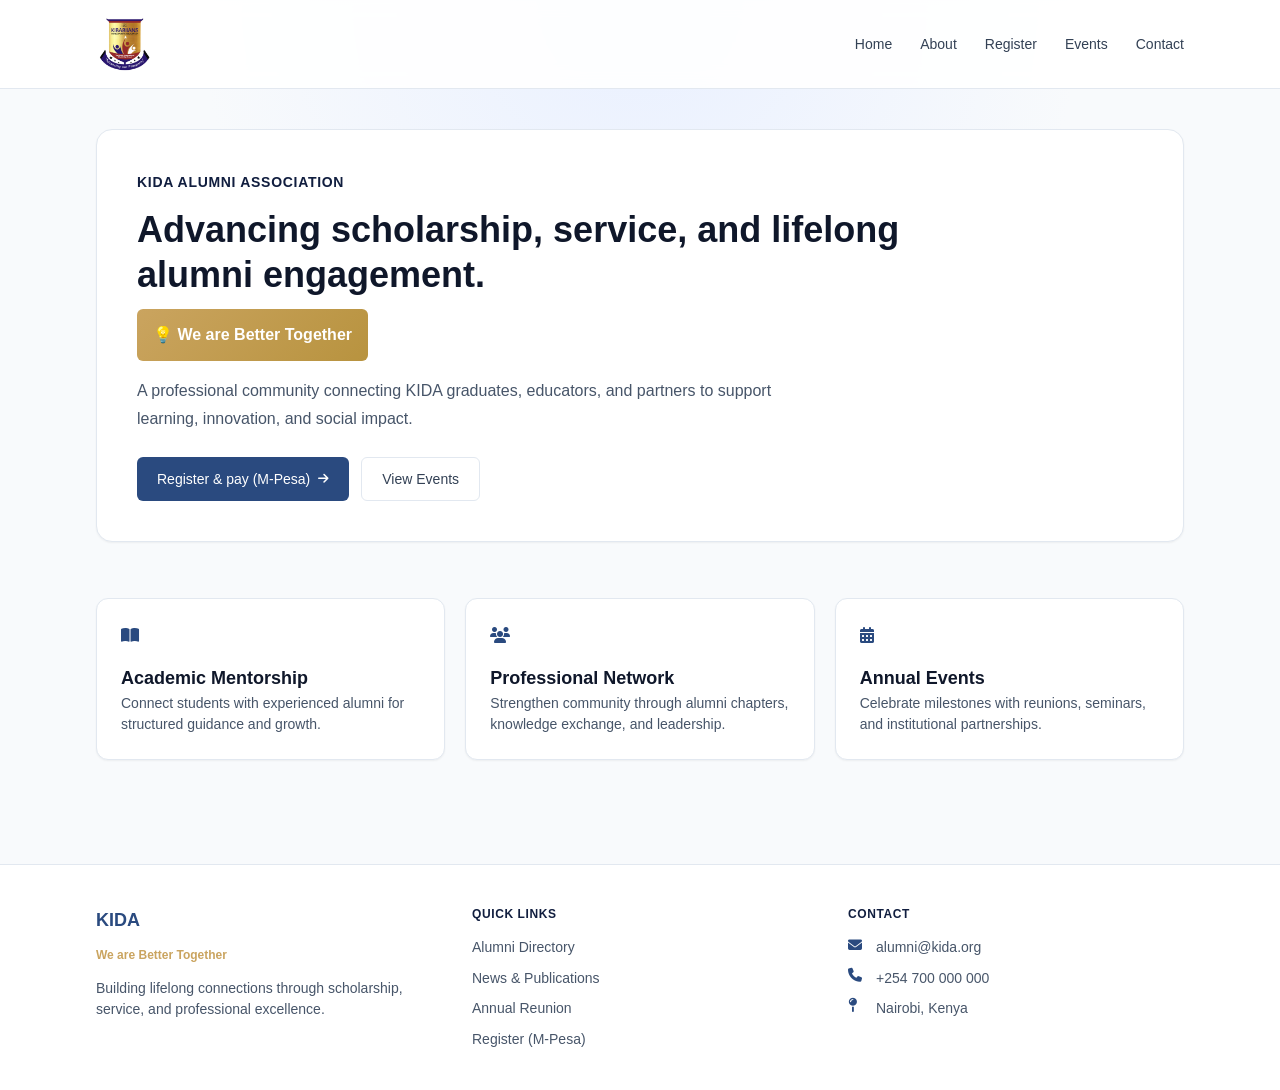
==== index.html @ b81deffc "Add KIDA alumni website with logo and GitHub Actions CI/CD - All 5 pages updated with KIDA logo imag" ====
<!DOCTYPE html>
<html lang="en">
<head>
    <meta charset="UTF-8">
    <meta name="viewport" content="width=device-width, initial-scale=1.0">
    <title>KIDA Alumni - Professional Network for Graduates</title>
    <meta name="description" content="KIDA Alumni network website - Connecting graduates, educators, and partners for scholarship, leadership, and service.">
    <link rel="stylesheet" href="assets/styles.css">
    <link rel="stylesheet" href="https://cdnjs.cloudflare.com/ajax/libs/font-awesome/6.4.0/css/all.min.css">
</head>
<body>
    <div class="flex flex-col min-h-screen">
        <!-- HEADER / NAVBAR -->
        <header>
            <nav>
                <a href="index.html" class="logo"><img src="assets/kida-logo.png" alt="KIDA Alumni" style="height:56px;width:auto;display:block;"></a>
                
                <ul>
                    <li><a href="index.html">Home</a></li>
                    <li><a href="about.html">About</a></li>
                    <li><a href="register.html">Register</a></li>
                    <li><a href="events.html">Events</a></li>
                    <li><a href="contact.html">Contact</a></li>
                </ul>

                <button class="nav-mobile-menu" id="mobileMenuBtn" aria-label="Toggle menu">
                    <span style="width: 24px; height: 2px; background: currentColor;"></span>
                    <span style="width: 24px; height: 2px; background: currentColor;"></span>
                    <span style="width: 24px; height: 2px; background: currentColor;"></span>
                </button>
            </nav>

            <div class="mobile-menu" id="mobileMenu">
                <ul>
                    <li><a href="index.html">Home</a></li>
                    <li><a href="about.html">About</a></li>
                    <li><a href="register.html">Register</a></li>
                    <li><a href="events.html">Events</a></li>
                    <li><a href="contact.html">Contact</a></li>
                </ul>
            </div>
        </header>

        <!-- MAIN CONTENT -->
        <main class="flex-1">
            <!-- HERO SECTION -->
            <div class="space-y-14">
                <section class="card card-lg rounded-2xl">
                    <p class="text-sm font-semibold uppercase tracking-wider text-blue-900">KIDA Alumni Association</p>
                    <h1 class="mt-3 max-w-3xl leading-tight">
                        Advancing scholarship, service, and lifelong alumni engagement.
                    </h1>
                    <div style="margin-top: 12px; padding: 12px 16px; background: linear-gradient(135deg, var(--kida-gold) 0%, #b8933f 100%); border-radius: 6px; display: inline-block;">
                        <p style="font-size: 16px; font-weight: 700; color: var(--white); margin: 0;">💡 We are Better Together</p>
                    </div>
                    <p class="mt-4 max-w-2xl text-base leading-7">
                        A professional community connecting KIDA graduates, educators, and partners to support learning,
                        innovation, and social impact.
                    </p>
                    <div class="mt-6 flex flex-wrap gap-3">
                        <a href="register.html" class="btn btn-primary">
                            Register & pay (M-Pesa)
                            <i class="fas fa-arrow-right" style="font-size: 12px;"></i>
                        </a>
                        <a href="events.html" class="btn btn-secondary">
                            View Events
                        </a>
                    </div>
                </section>

                <!-- HIGHLIGHTS SECTION -->
                <section class="grid grid-cols-3">
                    <!-- Card 1 -->
                    <article class="card rounded-xl">
                        <i class="fas fa-book-open icon" style="color: var(--kida-navy);"></i>
                        <h2 class="mt-4 text-lg font-semibold">Academic Mentorship</h2>
                        <p class="mt-2 text-sm leading-6">
                            Connect students with experienced alumni for structured guidance and growth.
                        </p>
                    </article>

                    <!-- Card 2 -->
                    <article class="card rounded-xl">
                        <i class="fas fa-users icon" style="color: var(--kida-navy);"></i>
                        <h2 class="mt-4 text-lg font-semibold">Professional Network</h2>
                        <p class="mt-2 text-sm leading-6">
                            Strengthen community through alumni chapters, knowledge exchange, and leadership.
                        </p>
                    </article>

                    <!-- Card 3 -->
                    <article class="card rounded-xl">
                        <i class="fas fa-calendar-days icon" style="color: var(--kida-navy);"></i>
                        <h2 class="mt-4 text-lg font-semibold">Annual Events</h2>
                        <p class="mt-2 text-sm leading-6">
                            Celebrate milestones with reunions, seminars, and institutional partnerships.
                        </p>
                    </article>
                </section>
            </div>
        </main>

        <!-- FOOTER -->
        <footer>
            <div class="footer-content">
                <div>
                    <p style="font-size: 18px; font-weight: 700; color: var(--kida-navy); margin-bottom: 8px;">KIDA</p>
                    <p style="font-size: 12px; font-weight: 600; color: var(--kida-gold); margin-bottom: 12px;">We are Better Together</p>
                    <p class="max-w-sm text-sm leading-6">
                        Building lifelong connections through scholarship, service, and professional excellence.
                    </p>
                </div>

                <div>
                    <h4>Quick Links</h4>
                    <ul>
                        <li><a href="about.html">Alumni Directory</a></li>
                        <li><a href="events.html">News & Publications</a></li>
                        <li><a href="contact.html">Annual Reunion</a></li>
                        <li><a href="register.html">Register (M-Pesa)</a></li>
                    </ul>
                </div>

                <div>
                    <h4>Contact</h4>
                    <ul>
                        <li class="flex items-center gap-2">
                            <i class="fas fa-envelope icon" style="font-size: 14px;"></i>
                            alumni@kida.org
                        </li>
                        <li class="flex items-center gap-2">
                            <i class="fas fa-phone icon" style="font-size: 14px;"></i>
                            +254 700 000 000
                        </li>
                        <li class="flex items-center gap-2">
                            <i class="fas fa-map-pin icon" style="font-size: 14px;"></i>
                            Nairobi, Kenya
                        </li>
                    </ul>
                </div>
            </div>
        </footer>
    </div>

    <script src="assets/script.js"></script>
</body>
</html>
---- assets/styles.css ----
/* ============================================
   KIDA ALUMNI WEBSITE - GLOBAL STYLES
   ============================================ */

/* CSS VARIABLES */
:root {
  --kida-navy: #2a4a7f;
  --kida-gold: #caa45f;
  --kida-ink: #0f172a;
  --slate-900: #0f172a;
  --slate-700: #334155;
  --slate-600: #475569;
  --slate-200: #e2e8f0;
  --white: #ffffff;
  --blue-900: #111e3f;
}

/* RESET */
* {
  margin: 0;
  padding: 0;
  box-sizing: border-box;
}

html {
  scroll-behavior: smooth;
}

/* BODY */
body {
  background: radial-gradient(circle at top, #e9f0ff 0%, #f8fafc 35%, #f8fafc 100%);
  color: var(--slate-900);
  font-family: "Inter", "Segoe UI", -apple-system, BlinkMacSystemFont, sans-serif;
  line-height: 1.6;
  font-size: 16px;
}

/* LAYOUT */
.flex {
  display: flex;
}

.flex-col {
  flex-direction: column;
}

.items-center {
  align-items: center;
}

.justify-between {
  justify-content: space-between;
}

.gap-2 {
  gap: 8px;
}

.gap-3 {
  gap: 12px;
}

.gap-4 {
  gap: 16px;
}

.gap-5 {
  gap: 20px;
}

.gap-7 {
  gap: 28px;
}

.gap-10 {
  gap: 40px;
}

.min-h-screen {
  min-height: 100vh;
}

.flex-1 {
  flex: 1;
}

.w-full {
  width: 100%;
}

.max-w-6xl {
  max-width: 1152px;
}

.mx-auto {
  margin-left: auto;
  margin-right: auto;
}

/* SPACING */
.space-y-4 > * + * {
  margin-top: 16px;
}

.space-y-10 > * + * {
  margin-top: 40px;
}

.space-y-14 > * + * {
  margin-top: 56px;
}

.mt-3 {
  margin-top: 12px;
}

.mt-4 {
  margin-top: 16px;
}

.mt-6 {
  margin-top: 24px;
}

.mt-16 {
  margin-top: 64px;
}

/* PADDING */
.px-4 {
  padding-left: 16px;
  padding-right: 16px;
}

.px-5 {
  padding-left: 20px;
  padding-right: 20px;
}

.py-2\.5 {
  padding-top: 10px;
  padding-bottom: 10px;
}

.py-4 {
  padding-top: 16px;
  padding-bottom: 16px;
}

.py-6 {
  padding-top: 24px;
  padding-bottom: 24px;
}

.py-10 {
  padding-top: 40px;
  padding-bottom: 40px;
}

.p-6 {
  padding: 24px;
}

.p-8 {
  padding: 32px;
}

/* TYPOGRAPHY */
h1 {
  font-size: 32px;
  font-weight: 700;
  line-height: 1.2;
  color: var(--slate-900);
}

@media (min-width: 640px) {
  h1 {
    font-size: 36px;
  }
}

h2 {
  font-size: 20px;
  font-weight: 600;
  color: var(--slate-900);
}

h3 {
  font-size: 18px;
  font-weight: 600;
}

h4 {
  font-size: 14px;
  font-weight: 600;
  text-transform: uppercase;
  letter-spacing: 0.05em;
  color: var(--blue-900);
}

p {
  color: var(--slate-600);
  line-height: 1.75;
}

.text-sm {
  font-size: 14px;
}

.text-base {
  font-size: 16px;
}

.text-lg {
  font-size: 18px;
}

.font-semibold {
  font-weight: 600;
}

.font-bold {
  font-weight: 700;
}

.uppercase {
  text-transform: uppercase;
}

.tracking-wider {
  letter-spacing: 0.05em;
}

/* LINKS */
a {
  color: inherit;
  text-decoration: none;
  transition: all 0.3s ease;
}

a:hover {
  color: var(--kida-navy);
}

/* BUTTONS */
.btn {
  display: inline-flex;
  align-items: center;
  gap: 8px;
  padding: 10px 20px;
  border-radius: 6px;
  font-size: 14px;
  font-weight: 500;
  border: none;
  cursor: pointer;
  transition: all 0.3s ease;
  text-decoration: none;
}

.btn-primary {
  background-color: var(--kida-navy);
  color: var(--white);
}

.btn-primary:hover {
  filter: brightness(1.1);
  color: var(--white);
}

.btn-secondary {
  background-color: transparent;
  color: var(--slate-700);
  border: 1px solid var(--slate-200);
}

.btn-secondary:hover {
  border-color: var(--kida-navy);
  color: var(--kida-navy);
}

/* CARDS */
.card {
  border: 1px solid var(--slate-200);
  border-radius: 12px;
  background-color: var(--white);
  padding: 24px;
  box-shadow: 0 1px 2px rgba(0, 0, 0, 0.05);
}

.card-lg {
  padding: 32px;
  border-radius: 16px;
}

@media (min-width: 640px) {
  .card-lg {
    padding: 40px;
  }
}

/* GRID */
.grid {
  display: grid;
  gap: 20px;
}

.grid-cols-3 {
  grid-template-columns: repeat(3, 1fr);
}

@media (max-width: 768px) {
  .grid-cols-3 {
    grid-template-columns: 1fr;
  }
}

@media (min-width: 768px) and (max-width: 1024px) {
  .grid-cols-3 {
    grid-template-columns: repeat(2, 1fr);
  }
}

.grid-cols-2 {
  grid-template-columns: repeat(2, 1fr);
}

@media (max-width: 768px) {
  .grid-cols-2 {
    grid-template-columns: 1fr;
  }
}

/* HEADER / NAVBAR */
header {
  position: sticky;
  top: 0;
  z-index: 50;
  border-bottom: 1px solid var(--slate-200);
  background-color: rgba(255, 255, 255, 0.9);
  backdrop-filter: blur(10px);
}

nav {
  display: flex;
  align-items: center;
  justify-content: space-between;
  max-width: 1152px;
  margin: 0 auto;
  padding: 16px 32px;
  width: 100%;
}

nav .logo {
  font-size: 20px;
  font-weight: 700;
  color: var(--kida-navy);
  text-decoration: none;
}

nav ul {
  display: none;
  list-style: none;
  align-items: center;
  gap: 28px;
  font-size: 14px;
  font-weight: 500;
  color: var(--slate-700);
}

@media (min-width: 768px) {
  nav ul {
    display: flex;
  }
}

nav ul li a {
  color: var(--slate-700);
}

nav ul li a:hover {
  color: var(--kida-navy);
}

.nav-mobile-menu {
  display: flex;
  flex-direction: column;
  border: 1px solid rgba(255, 255, 255, 0.4);
  padding: 8px;
  border-radius: 6px;
  background: transparent;
  cursor: pointer;
  gap: 4px;
  width: 32px;
  height: 32px;
  justify-content: center;
  align-items: center;
  color: var(--slate-700);
}

@media (min-width: 768px) {
  .nav-mobile-menu {
    display: none;
  }
}

.mobile-menu {
  display: none;
  border-top: 1px solid var(--slate-200);
  background-color: var(--white);
  padding: 16px 32px;
}

.mobile-menu.active {
  display: block;
}

.mobile-menu ul {
  list-style: none;
  display: flex;
  flex-direction: column;
  gap: 8px;
}

.mobile-menu li a {
  display: block;
  padding: 12px;
  border-radius: 6px;
  color: var(--slate-700);
  transition: all 0.3s ease;
}

.mobile-menu li a:hover {
  background-color: #f1f5f9;
  color: var(--kida-navy);
}

/* MAIN CONTENT */
main {
  max-width: 1152px;
  margin: 0 auto;
  padding: 40px 16px;
  width: 100%;
}

@media (min-width: 640px) {
  main {
    padding: 40px 24px;
  }
}

@media (min-width: 1024px) {
  main {
    padding: 40px 32px;
  }
}

/* FOOTER */
footer {
  margin-top: 64px;
  border-top: 1px solid var(--slate-200);
  background-color: var(--white);
}

footer .footer-content {
  display: grid;
  grid-template-columns: repeat(3, 1fr);
  gap: 40px;
  max-width: 1152px;
  margin: 0 auto;
  padding: 40px 16px;
  width: 100%;
}

@media (max-width: 768px) {
  footer .footer-content {
    grid-template-columns: 1fr;
  }
}

@media (min-width: 640px) {
  footer .footer-content {
    padding: 40px 24px;
  }
}

@media (min-width: 1024px) {
  footer .footer-content {
    padding: 40px 32px;
  }
}

footer ul {
  list-style: none;
  margin-top: 12px;
  display: flex;
  flex-direction: column;
  gap: 8px;
}

footer li {
  font-size: 14px;
  color: var(--slate-600);
}

footer li a {
  color: var(--slate-600);
}

footer li a:hover {
  color: var(--kida-navy);
}

footer h4 {
  font-size: 12px;
  font-weight: 600;
  text-transform: uppercase;
  letter-spacing: 0.05em;
  color: var(--blue-900);
}

/* ICON STYLES */
.icon {
  width: 20px;
  height: 20px;
  color: var(--kida-navy);
  display: inline-block;
}

.icon-lg {
  width: 24px;
  height: 24px;
}

/* UTILITY CLASSES */
.max-w-2xl {
  max-width: 672px;
}

.max-w-3xl {
  max-width: 768px;
}

.max-w-sm {
  max-width: 384px;
}

.flex-wrap {
  flex-wrap: wrap;
}

.rounded-md {
  border-radius: 6px;
}

.rounded-lg {
  border-radius: 8px;
}

.rounded-xl {
  border-radius: 12px;
}

.rounded-2xl {
  border-radius: 16px;
}

.border {
  border: 1px solid;
}

.border-slate-200 {
  border-color: var(--slate-200);
}

.bg-white {
  background-color: var(--white);
}

.shadow-sm {
  box-shadow: 0 1px 2px rgba(0, 0, 0, 0.05);
}

.text-blue-900 {
  color: var(--blue-900);
}

.text-slate-900 {
  color: var(--slate-900);
}

.text-slate-600 {
  color: var(--slate-600);
}

.text-slate-700 {
  color: var(--slate-700);
}

.leading-tight {
  line-height: 1.25;
}

.leading-7 {
  line-height: 1.75;
}

.leading-6 {
  line-height: 1.5;
}

.inline-flex {
  display: inline-flex;
}

.justify-center {
  justify-content: center;
}

.gap-1 {
  gap: 4px;
}

.gap-2 {
  gap: 8px;
}

.gap-6 {
  gap: 24px;
}

@media (max-width: 640px) {
  .sm-hide {
    display: none;
  }

  nav {
    padding: 16px;
  }

  main {
    padding: 40px 16px;
  }

  h1 {
    font-size: 28px;
  }

  .grid {
    gap: 16px;
  }
}

/* SCROLLBAR STYLING */
::-webkit-scrollbar {
  width: 10px;
}

::-webkit-scrollbar-track {
  background: #f1f5f9;
}

::-webkit-scrollbar-thumb {
  background: var(--kida-navy);
  border-radius: 5px;
}

::-webkit-scrollbar-thumb:hover {
  background: var(--kida-gold);
}
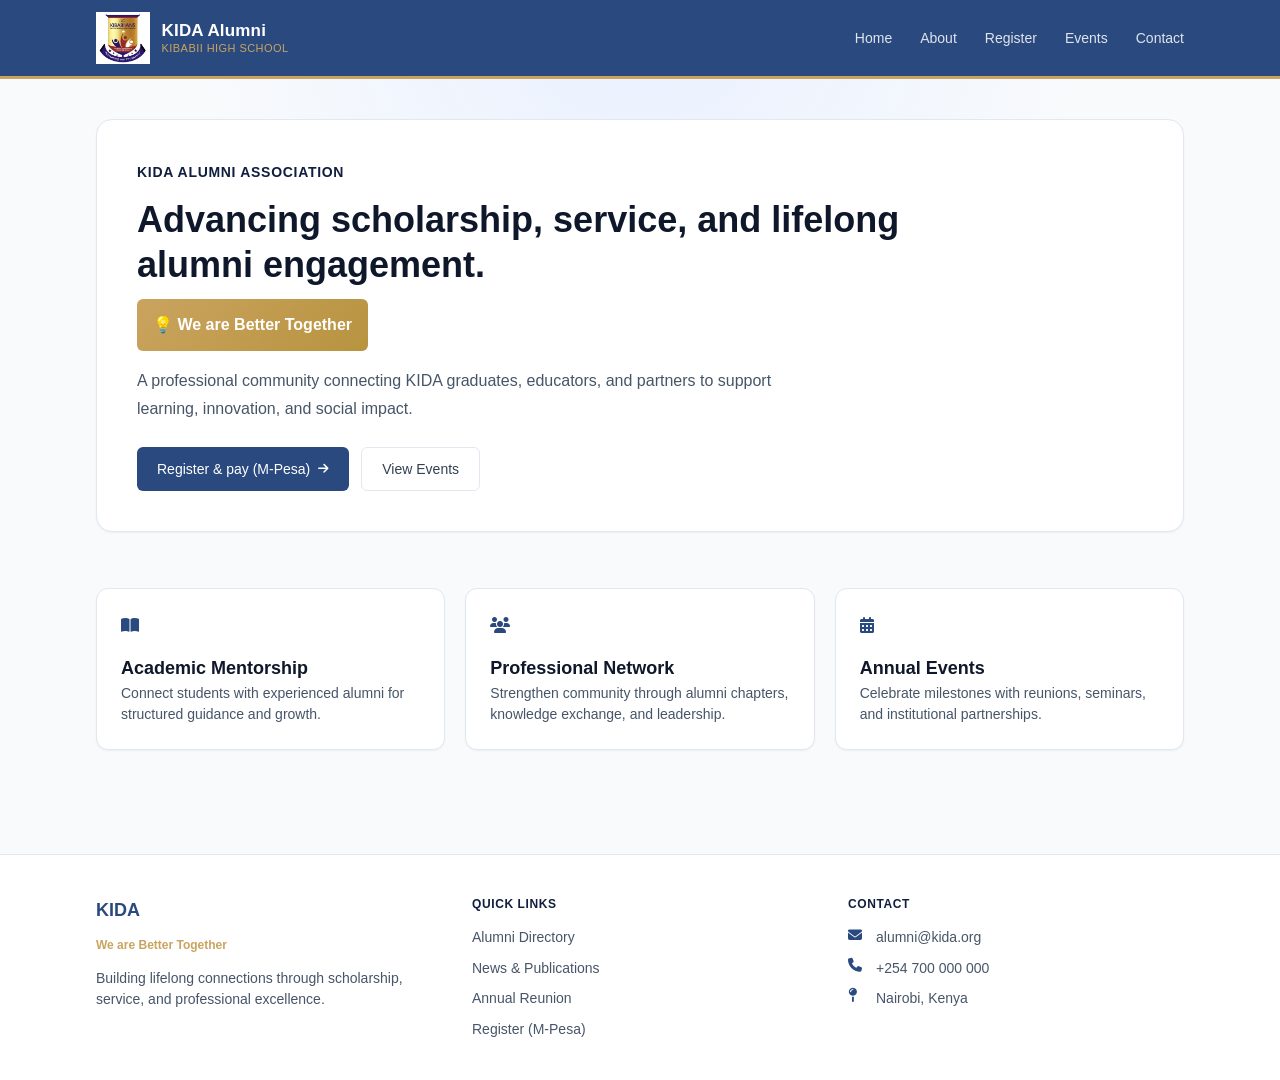
==== commit 84e4f466: "Update navbar: navy background, gold accents, logo text - Navbar background changed to KIDA navy (#2" ====
--- a/index.html
+++ b/index.html
@@ -13,7 +13,13 @@
         <!-- HEADER / NAVBAR -->
         <header>
             <nav>
-                <a href="index.html" class="logo"><img src="assets/kida-logo.png" alt="KIDA Alumni" style="height:56px;width:auto;display:block;"></a>
+                <a href="index.html" class="logo">
+                    <img src="assets/kida-logo.png" alt="KIDA Alumni">
+                    <span class="logo-text">
+                        <span class="logo-title">KIDA Alumni</span>
+                        <span class="logo-subtitle">Kibabii High School</span>
+                    </span>
+                </a>
                 
                 <ul>
                     <li><a href="index.html">Home</a></li>
--- a/assets/styles.css
+++ b/assets/styles.css
@@ -335,9 +335,8 @@
   position: sticky;
   top: 0;
   z-index: 50;
-  border-bottom: 1px solid var(--slate-200);
-  background-color: rgba(255, 255, 255, 0.9);
-  backdrop-filter: blur(10px);
+  border-bottom: 3px solid var(--kida-gold);
+  background-color: var(--kida-navy);
 }
 
 nav {
@@ -346,15 +345,42 @@
   justify-content: space-between;
   max-width: 1152px;
   margin: 0 auto;
-  padding: 16px 32px;
+  padding: 12px 32px;
   width: 100%;
 }
 
 nav .logo {
-  font-size: 20px;
+  display: flex;
+  align-items: center;
+  gap: 12px;
+  text-decoration: none;
+}
+
+nav .logo img {
+  height: 52px;
+  width: auto;
+  display: block;
+}
+
+nav .logo-text {
+  display: flex;
+  flex-direction: column;
+  line-height: 1.2;
+}
+
+nav .logo-title {
+  font-size: 17px;
   font-weight: 700;
-  color: var(--kida-navy);
-  text-decoration: none;
+  color: var(--white);
+  letter-spacing: 0.01em;
+}
+
+nav .logo-subtitle {
+  font-size: 11px;
+  font-weight: 500;
+  color: var(--kida-gold);
+  letter-spacing: 0.04em;
+  text-transform: uppercase;
 }
 
 nav ul {
@@ -364,7 +390,6 @@
   gap: 28px;
   font-size: 14px;
   font-weight: 500;
-  color: var(--slate-700);
 }
 
 @media (min-width: 768px) {
@@ -374,27 +399,28 @@
 }
 
 nav ul li a {
-  color: var(--slate-700);
+  color: rgba(255, 255, 255, 0.85);
+  transition: color 0.2s ease;
 }
 
 nav ul li a:hover {
-  color: var(--kida-navy);
+  color: var(--kida-gold);
 }
 
 .nav-mobile-menu {
   display: flex;
   flex-direction: column;
-  border: 1px solid rgba(255, 255, 255, 0.4);
+  border: 1px solid rgba(255, 255, 255, 0.3);
   padding: 8px;
   border-radius: 6px;
   background: transparent;
   cursor: pointer;
   gap: 4px;
-  width: 32px;
-  height: 32px;
+  width: 36px;
+  height: 36px;
   justify-content: center;
   align-items: center;
-  color: var(--slate-700);
+  color: var(--white);
 }
 
 @media (min-width: 768px) {
@@ -405,9 +431,9 @@
 
 .mobile-menu {
   display: none;
-  border-top: 1px solid var(--slate-200);
-  background-color: var(--white);
-  padding: 16px 32px;
+  border-top: 1px solid rgba(255, 255, 255, 0.15);
+  background-color: #1e3a6e;
+  padding: 12px 32px;
 }
 
 .mobile-menu.active {
@@ -418,20 +444,20 @@
   list-style: none;
   display: flex;
   flex-direction: column;
-  gap: 8px;
+  gap: 4px;
 }
 
 .mobile-menu li a {
   display: block;
-  padding: 12px;
+  padding: 10px 12px;
   border-radius: 6px;
-  color: var(--slate-700);
-  transition: all 0.3s ease;
+  color: rgba(255, 255, 255, 0.85);
+  transition: all 0.2s ease;
 }
 
 .mobile-menu li a:hover {
-  background-color: #f1f5f9;
-  color: var(--kida-navy);
+  background-color: rgba(202, 164, 95, 0.15);
+  color: var(--kida-gold);
 }
 
 /* MAIN CONTENT */
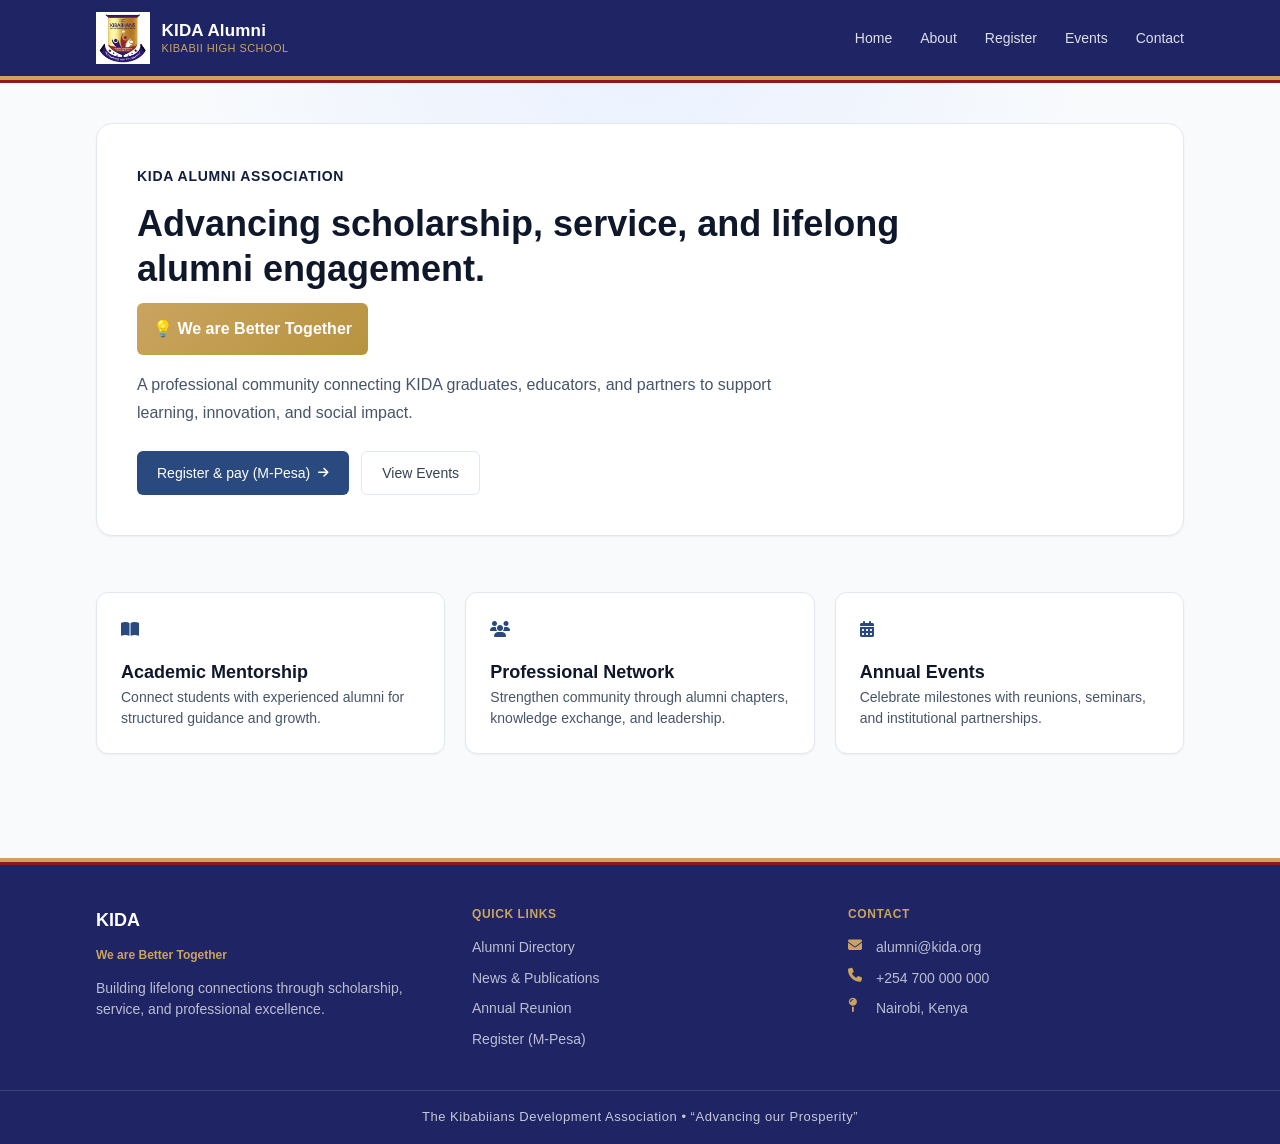
==== commit 4971fa80: "Apply KIDA slide colors: deep navy header/footer, gold+maroon stripes, motto bar - Header/footer bac" ====
--- a/index.html
+++ b/index.html
@@ -145,6 +145,9 @@
                     </ul>
                 </div>
             </div>
+            <div class="footer-bottom">
+                The Kibabiians Development Association &bull; &ldquo;Advancing our Prosperity&rdquo;
+            </div>
         </footer>
     </div>
 
--- a/assets/styles.css
+++ b/assets/styles.css
@@ -5,7 +5,9 @@
 /* CSS VARIABLES */
 :root {
   --kida-navy: #2a4a7f;
+  --kida-deep: #1e2464;
   --kida-gold: #caa45f;
+  --kida-maroon: #8b1a1a;
   --kida-ink: #0f172a;
   --slate-900: #0f172a;
   --slate-700: #334155;
@@ -335,8 +337,20 @@
   position: sticky;
   top: 0;
   z-index: 50;
-  border-bottom: 3px solid var(--kida-gold);
-  background-color: var(--kida-navy);
+  background-color: var(--kida-deep);
+}
+
+header::after {
+  content: '';
+  display: block;
+  height: 7px;
+  background: linear-gradient(
+    180deg,
+    var(--kida-gold) 0%,
+    var(--kida-gold) 57%,
+    var(--kida-maroon) 57%,
+    var(--kida-maroon) 100%
+  );
 }
 
 nav {
@@ -483,8 +497,27 @@
 /* FOOTER */
 footer {
   margin-top: 64px;
-  border-top: 1px solid var(--slate-200);
-  background-color: var(--white);
+  background-color: var(--kida-deep);
+  /* Override CSS variables so inline styles using them flip to light colors */
+  --kida-navy: #ffffff;
+  --kida-gold: #caa45f;
+  --slate-900: #ffffff;
+  --slate-700: rgba(255,255,255,0.85);
+  --slate-600: rgba(255,255,255,0.7);
+  --blue-900: #caa45f;
+}
+
+footer::before {
+  content: '';
+  display: block;
+  height: 7px;
+  background: linear-gradient(
+    180deg,
+    #caa45f 0%,
+    #caa45f 57%,
+    #8b1a1a 57%,
+    #8b1a1a 100%
+  );
 }
 
 footer .footer-content {
@@ -525,15 +558,15 @@
 
 footer li {
   font-size: 14px;
-  color: var(--slate-600);
+  color: rgba(255,255,255,0.7);
 }
 
 footer li a {
-  color: var(--slate-600);
+  color: rgba(255,255,255,0.7);
 }
 
 footer li a:hover {
-  color: var(--kida-navy);
+  color: var(--kida-gold);
 }
 
 footer h4 {
@@ -541,7 +574,20 @@
   font-weight: 600;
   text-transform: uppercase;
   letter-spacing: 0.05em;
-  color: var(--blue-900);
+  color: var(--kida-gold);
+}
+
+footer .icon {
+  color: var(--kida-gold);
+}
+
+.footer-bottom {
+  border-top: 1px solid rgba(255,255,255,0.15);
+  padding: 16px 32px;
+  text-align: center;
+  font-size: 13px;
+  color: rgba(255,255,255,0.75);
+  letter-spacing: 0.04em;
 }
 
 /* ICON STYLES */
